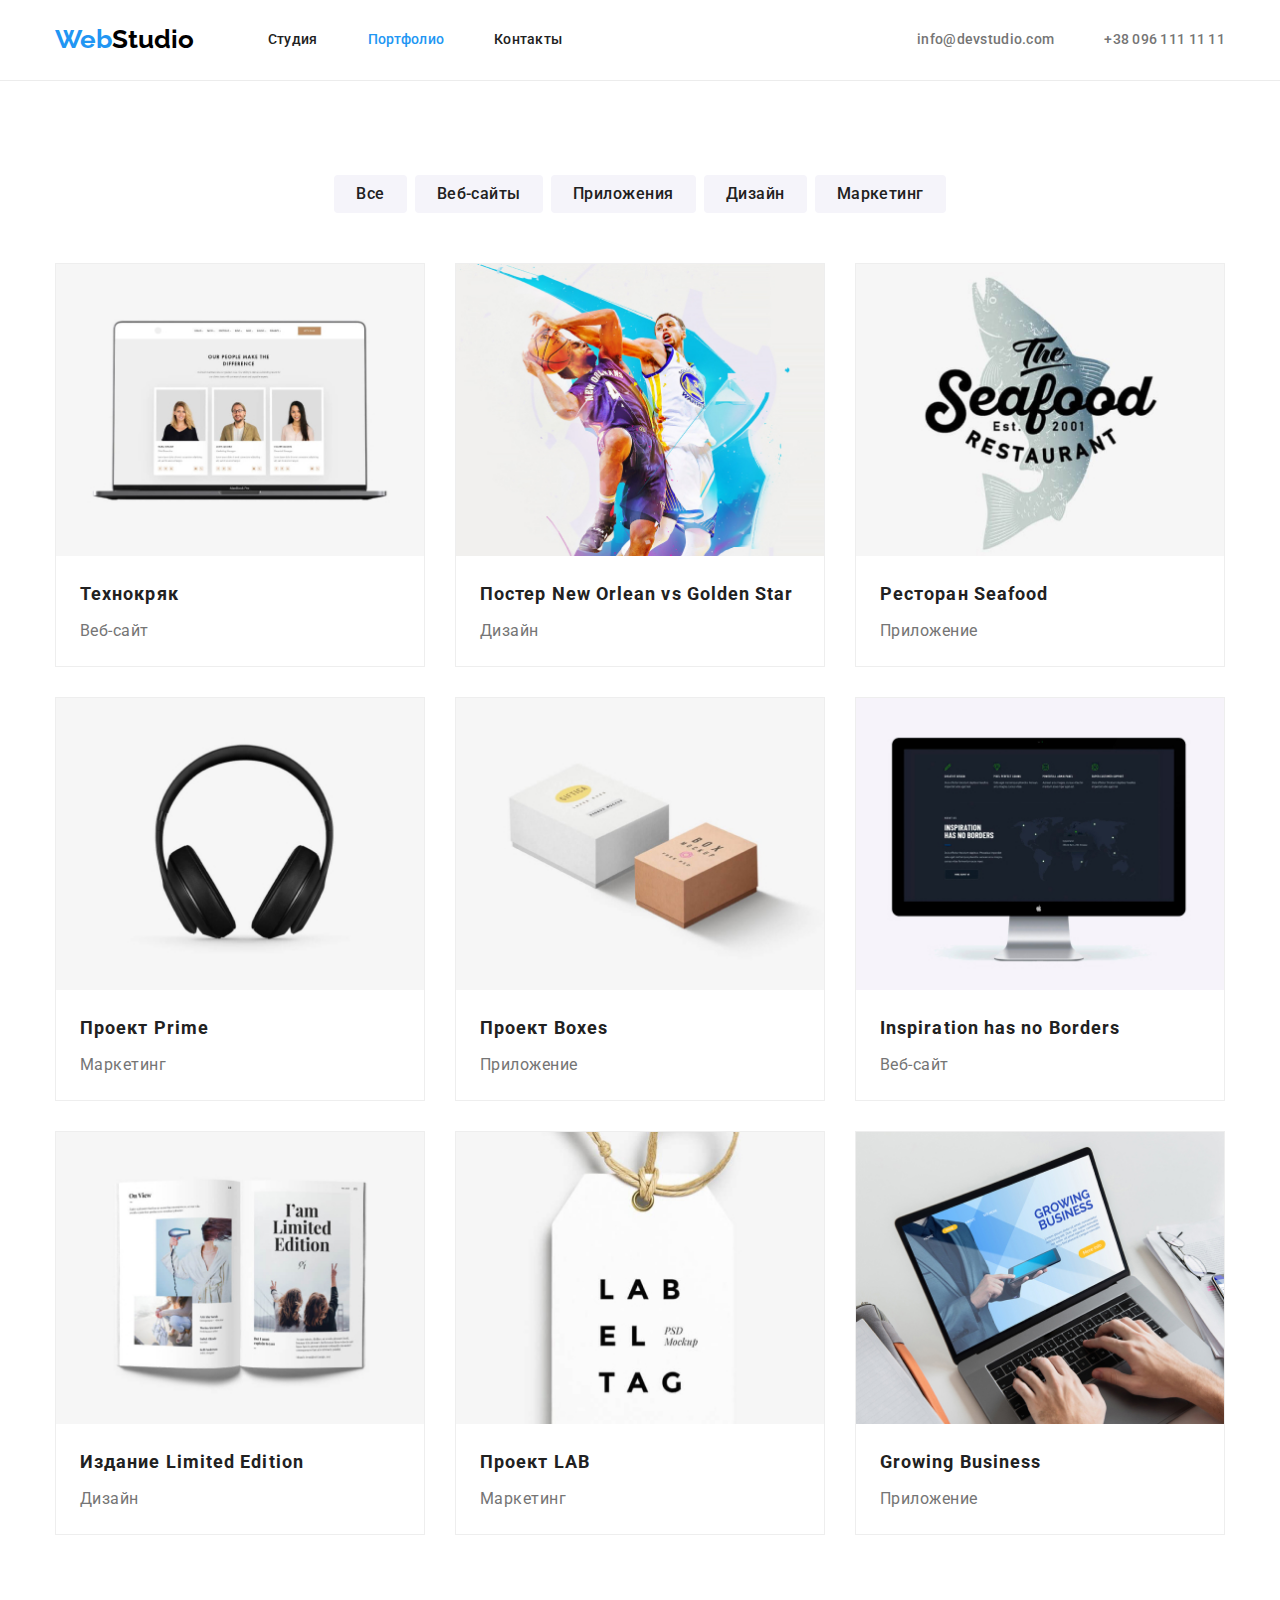
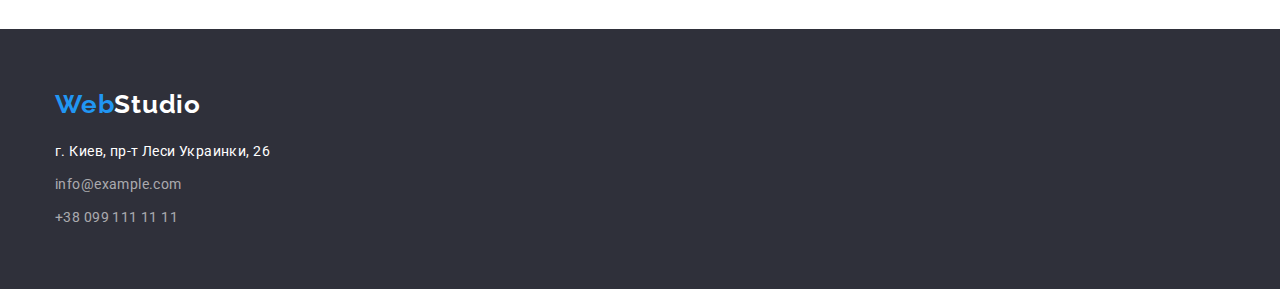
==== portfolio.html @ a006237a "clone" ====
<!DOCTYPE html>
<html lang="ru">
<head>
    <meta charset="UTF-8">
    <meta name="viewport" content="width=device-width, initial-scale=1.0">
    <title>Portfolio</title>
    <link rel="preconnect" href="https://fonts.gstatic.com">
    <link href="https://fonts.googleapis.com/css2?family=Raleway:wght@700&family=Roboto:wght@400;500;700;900&display=swap" rel="stylesheet">
    <link rel="stylesheet" href="./modern-normalize.css">
    <link rel="stylesheet" href="./css/style.css">
</head>
<body>
    <header class="header">
        <div class="contaner">
    <nav class="header-nav">
        <a href="./index.html" class="brand">
            <span class="web">Web</span>Studio
        </a>
        <ul class="nav-list">
        <li><a href="./index.html" class="navigator">Студия</a></li>
        <li><a href="./portfolio.html" class="navigator current">Портфолио</a></li>
        <li><a href="#contacts" class="navigator">Контакты</a></li>
        </ul>
        <ul class="contact-list">
            <li><a href="mailto:info@devstudio.com" class="telephone">info@devstudio.com</a></li>
            <Li><a href="telto:+380961111111" class="telephone">+38 096 111 11 11</a></Li>
        </ul>
    </nav>
    </div>
    </header>

        <main>

            <h1 class="visually-hidden">Портфолио WebStudio</h1>

            <section>
                <div class="contaner">
            <ul class="filter-list">
                <li>
                    <button class="filter">Все</button>
                </li>
                <li>
                    <button class="filter">Веб-сайты</button>
                </li>
                <li>
                    <button class="filter">Приложения</button>
                </li>
                <li>
                    <button class="filter">Дизайн</button>
                </li>
                <li>
                    <button class="filter">Маркетинг</button>
                </li>
            </ul>
                </div>
                <div class="contaner">
            <ul class="port-list">
                <li>
                        <img src="./images/port-1.jpg" width="370" alt="noutbook">
                    <div class="port-contaner">
                        <h2 class="port-title">Технокряк</h2>
                        <p class="port-text">Веб-сайт</p>
                    </div>
                </li>
                <li>
                        <img src="./images/port-2.jpg" width="370" alt="poster">
                    <div class="port-contaner">
                        <h2 class="port-title">Постер New Orlean vs Golden Star</h2>
                        <p class="port-text">Дизайн</p>
                    </div>
                </li>
                <li>
                        <img src="./images/port-3.jpg" width="370" alt="seafood">
                    <div class="port-contaner">
                        <h2 class="port-title">Ресторан Seafood</h2>
                        <p class="port-text">Приложение</p>
                    </div>
                </li>
                <li>
                        <img src="./images/port-4.jpg" width="370" alt="prime">
                    <div class="port-contaner">
                        <h2 class="port-title">Проект Prime</h2>
                        <p class="port-text">Маркетинг</p>
                    </div>
                </li>
                <li>
                        <img src="./images/port-5.jpg" width="370" alt="boxes">
                    <div class="port-contaner">
                        <h2 class="port-title">Проект Boxes</h2>
                        <p class="port-text">Приложение</p>
                    </div>
                </li>
                <li>
                        <img src="./images/port-6.jpg" width="370" alt="borders">
                    <div class="port-contaner">
                        <h2 class="port-title">Inspiration has no Borders</h2>
                        <p class="port-text">Веб-сайт</p>
                    </div>
                </li>
                <li>
                        <img src="./images/port-7.jpg" width="370" alt="Edition">
                    <div class="port-contaner">
                        <h2 class="port-title">Издание Limited Edition</h2>
                        <p class="port-text">Дизайн</p>
                    </div>
                </li>
                <li>
                        <img src="./images/port-8.jpg" width="370" alt="lab">
                    <div class="port-contaner">
                        <h2 class="port-title">Проект LAB</h2>
                        <p class="port-text">Маркетинг</p>
                    </div>
                </li>
                <li>
                        <img src="./images/port-9.jpg" width="370" alt="business">
                    <div class="port-contaner">
                        <h2 class="port-title">Growing Business</h2>
                        <p class="port-text">Приложение</p>
                    </div>
                </li>
            </ul>
                </div>
            
        </section>
        </main>

        <footer class="down">
            <div class="contaner">
            <a href="./index.html" class="brand-down"><span class="web">Web</span>Studio</a>
    <address id="contacts">
                    <a href="#" class="location">г. Киев, пр-т Леси Украинки, 26</a>
            <ul class="contact-list-down">
                <li>
                    <a href="mailto:info@example.com" class="navigator-down">info@example.com</a>
                </li>
                <li>
                    <a href="telto:+380991111111" class="navigator-down">+38 099 111 11 11</a>
                </li>
            </ul>
    </address>
            </div>
        </footer>
</body>
</html>
---- css/style.css ----
:root {
    --brand-color: #2196F3;
    --studio-color: #000000;
    --hero-text: #FFFFFF;
    --nav-text: #212121;
    --tel-text: #757575;
    --focus-color: #2196F3;
    --adress-color: rgba(255, 255, 255, 0.6);
}

body {
font-family: 'Roboto', sans-serif;
}

ul{
list-style: none;
}


a {
text-decoration: none;
}

img {
display: block;
max-width: 100%;
height: auto;
}

.visually-hidden {
position: absolute;
width: 1px;
height: 1px;
margin: -1px;
border: 0;
padding: 0;
white-space: nowrap;
clip-path: inset(100%);
clip: rect(0 0 0 0);
overflow: hidden;
}

.contaner {
width: 1200px;
padding: 0 15px;
margin: 0 auto;
}

/* Header */

.header {
position: relative;
border-bottom: 1px solid #ECECEC;
padding-top: 24px;
padding-bottom: 25px;
}

.header-nav,
.nav-list,
.contact-list {
display: flex;
}

.header-nav {
justify-content: space-between;
align-items: center;
}

.nav-list li{
margin-left: 50px;
}

.contact-list li:last-child{
margin-left: 50px;
}

.contact-list {
margin-left: 331px;
}

.brand {
font-family: Raleway;
font-weight: bold;
font-size: 26px;
line-height: 1.2;
color: var(--studio-color);
}

.web {
color: var(--brand-color);
}



.telephone {
color: var(--tel-text);
font-weight: 500;
font-size: 14px;
line-height: 1.2;
letter-spacing: 0.02em;
}

.telephone:hover,
.telephone:focus {
color: var(--focus-color);
}

/* Hero */

.hero {
background-color: #2F303A;
max-width: 100%;
padding-top: 200px;
padding-bottom: 200px;
}

.hero .contaner {
text-align: center;
align-items: center;
}
    

.hero-heading {
color: var(--hero-text);
font-weight: 900;
font-size: 44px;
line-height: 1.4;
letter-spacing: 0.06em;
text-transform: uppercase;
margin-left: auto;
margin-right: auto;
width: 696px;
padding-bottom: 30px;
}

.zakaz {
display: inline-block;
color: var(--hero-text);
font-size: 16px;
line-height: 1.8;
letter-spacing: 0.06em;
background: #2196F3;
padding: 10px 32px;
border-radius: 4px;
}

/* Dignity */

.dignity {
padding-top: 94px;
}

.dignity-list {
display: flex;
align-items: center;
justify-content: space-between;
}

.dignity-list li{
width: 270px;
}

.dignity-list li:not(:first-child) {
padding-left: 30px;
}

.dignity-title {
color: var(--nav-text);
font-weight: bold;
font-size: 14px;
line-height: 1.2;
letter-spacing: 0.03em;
text-transform: uppercase;
margin-bottom: 10px;
}

.dignity-text {
font-weight: normal;
font-size: 14px;
line-height: 1.7;
letter-spacing: 0.03em;
}

/* Working */

.working {
padding-top: 94px;
padding-bottom: 94px;
}

.working-list {
display: flex;
justify-content: space-between;
}


.table {
color: var(--nav-text);
font-weight: bold;
font-size: 36px;
line-height: 1.2;
text-align: center;
letter-spacing: 0.03em;
margin-bottom: 50px;
}

/* Our-team */

.our-teem {
padding-top: 94px;
padding-bottom: 94px;
}

.table-list {
display: flex;
justify-content: space-between;
}

.table-list li {
background-color: #FFFFFF;
width: 270px;
height: 368px;
}

.team {
border-radius: 0px 0px 4px 4px;
}


.table-list li:not(:first-child) {
margin-left: 30px;
}

.name,
.position {
text-align: center;
}

.name {
color: var(--nav-text);
font-weight: 500;
font-size: 16px;
line-height: 1.2;
letter-spacing: 0.03em;
padding-top: 30px;
padding-bottom: 10px;
}

.position {
color: var(--tel-text);
font-size: 16px;
line-height: 1.2;
letter-spacing: 0.03em;
padding-bottom: 30px;
}

.our-teem {
background-color: #F5F4FA;
display: flex;
}

/* Down */

.down {
background: #2F303A;
padding-top: 60px;
padding-bottom: 60px;
}

.brand-down {
display: inline-block;
font-family: Raleway;
color: var(--hero-text);
font-weight: bold;
font-size: 26px;
line-height: 1.2;
letter-spacing: 0.03em;
margin-bottom: 20px;
}


.location {
display: inline-block;
color: var(--hero-text);
font-size: 14px;
line-height: 1.7;
letter-spacing: 0.03em;
}

.contact-list-down li:not(:last-child) {
margin-top: 9px;
margin-bottom: 9px;
}

.location:hover,
.location:focus {
color: var(--focus-color);
}

.navigator-down {
display: inline-block;
color: var(--adress-color);
font-size: 14px;
line-height: 1.7;
letter-spacing: 0.03em;
}

.navigator-down:hover,
.navigator-down:focus {
color: var(--focus-color);
}

.navigator {
color: var(--nav-text);
font-weight: 500;
font-size: 14px;
line-height: 1.2;
letter-spacing: 0.02em;
}
    
.navigator:hover,
.navigator:focus {
color: var(--focus-color);
}

/* Portfolio */

/* Filter */
    
.filter {
border: none;
display: inline-block;
position: relative;
}

.filter-list {
display: flex;
justify-content: center;
margin-top: 94px;
margin-bottom: 50px;
}

.filter-list li:not(:first-child) {
padding-left: 8px;
}
    
.filter:hover,
.filter:focus {
background-color: var(--focus-color);
color: var(--hero-text);
}

.filter {
font-family: Roboto;
color: var(--nav-text);
background: #F5F4FA;
font-weight: 500;
font-size: 16px;
line-height: 1.6;
text-align: center;
letter-spacing: 0.03em;
padding: 6px 22px;
border-radius: 4px;
}

/* Port-list */

.port-list {
display: flex;
flex-flow: row wrap;
justify-content: center;
}

.port-contaner {
padding: 20px 24px;
}

.port-list li {
border: 1px solid #EEEEEE;
}

.port-list li:nth-child(1) {
margin-right: 30px;
margin-bottom: 30px;
}

.port-list li:nth-child(2) {
margin-right: 30px;
margin-bottom: 30px;
}

.port-list li:nth-child(3) {
margin-bottom: 30px;
}

.port-list li:nth-child(4) {
margin-right: 30px;
margin-bottom: 30px;
}

.port-list li:nth-child(5) {
margin-right: 30px;
margin-bottom: 30px;
}

.port-list li:nth-child(6) {
margin-bottom: 30px;
}

.port-list li:nth-child(7) {
margin-right: 30px;
margin-bottom: 94px;
}

.port-list li:nth-child(8) {
margin-right: 30px;
margin-bottom: 94px;
}

.port-list li:nth-child(9) {
margin-bottom: 94px;
}

.port-list li {
height: 404px;
width: 370px;
}

.port-title {
color: var(--nav-text);
font-weight: bold;
font-size: 18px;
line-height: 2;
letter-spacing: 0.06em;
/* padding-top: 20px; */
padding-bottom: 4px;
/* padding-left: 24px; */
}

.port-text {
color: var(--tel-text);
font-size: 16px;
line-height: 1.9;
letter-spacing: 0.03em;
/* padding-left: 24px;
padding-bottom: 20px; */
}

.navigator.current {
color: var(--focus-color);
}
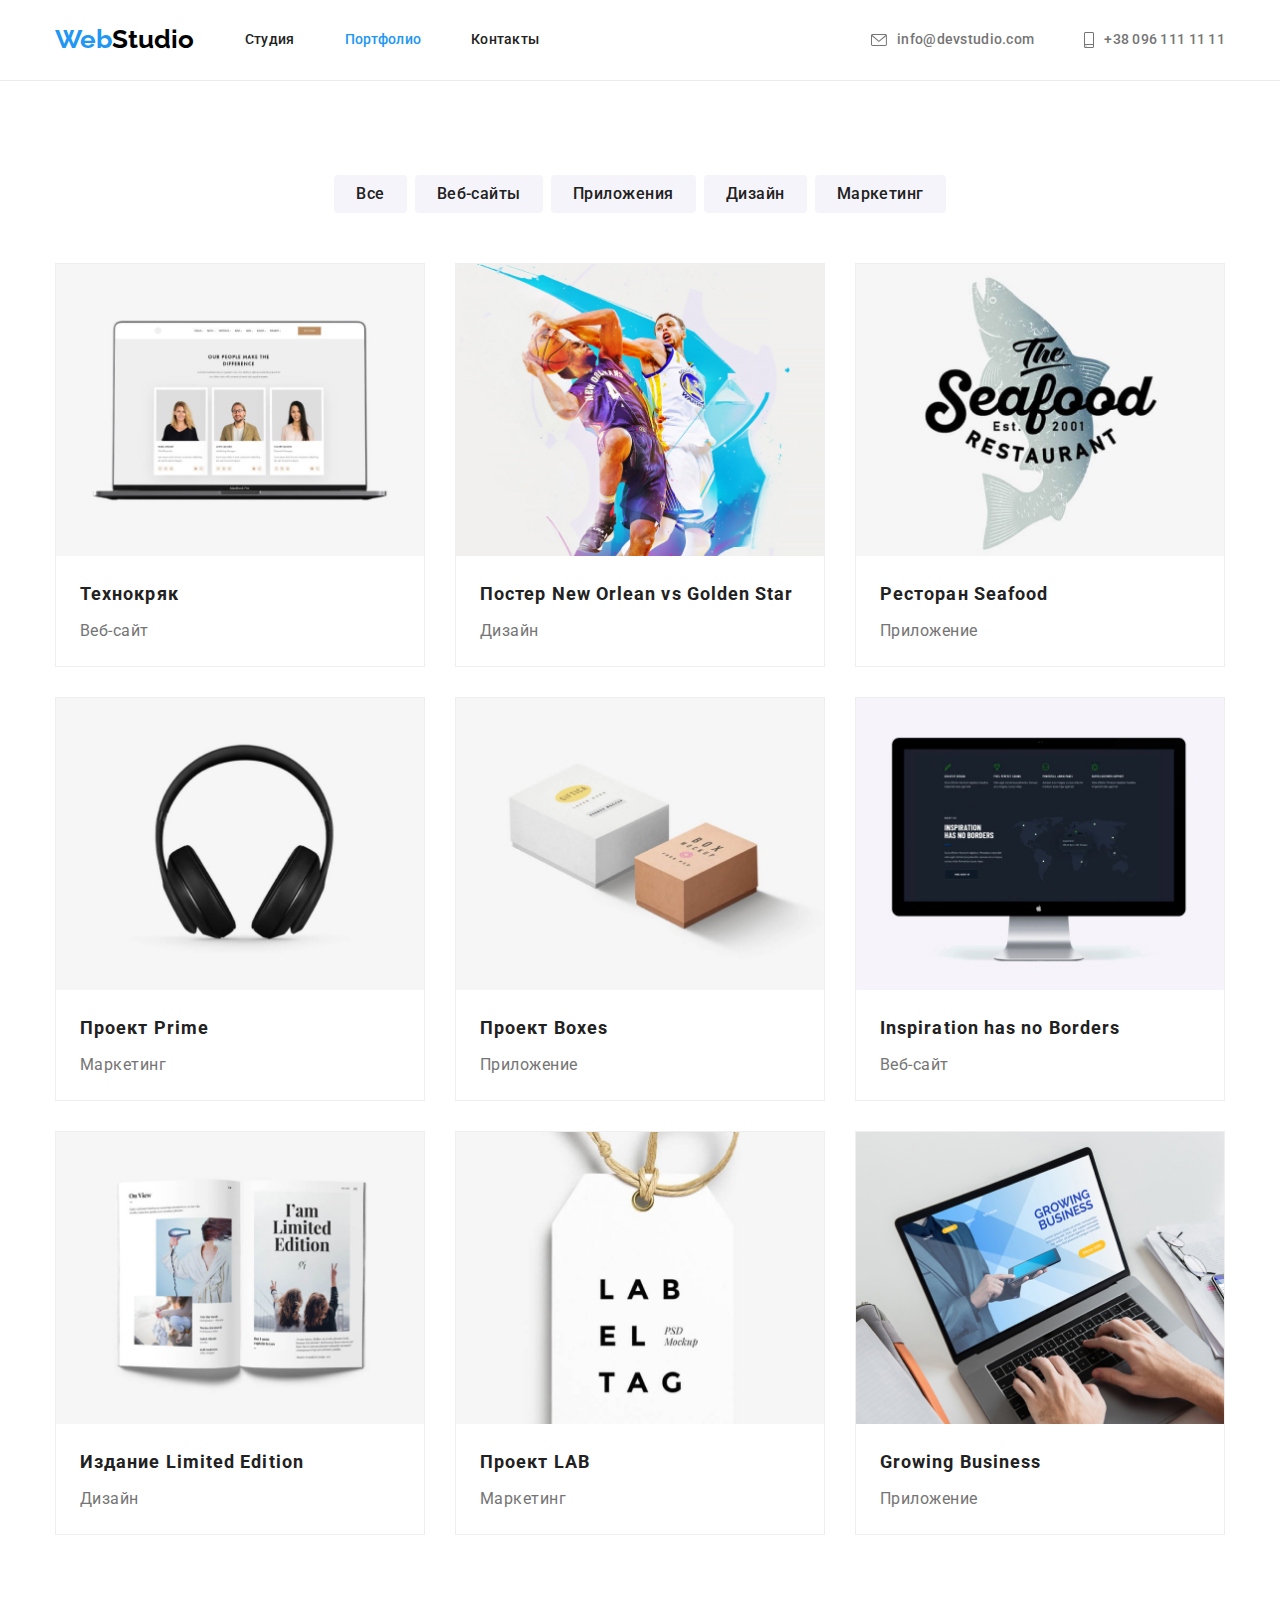
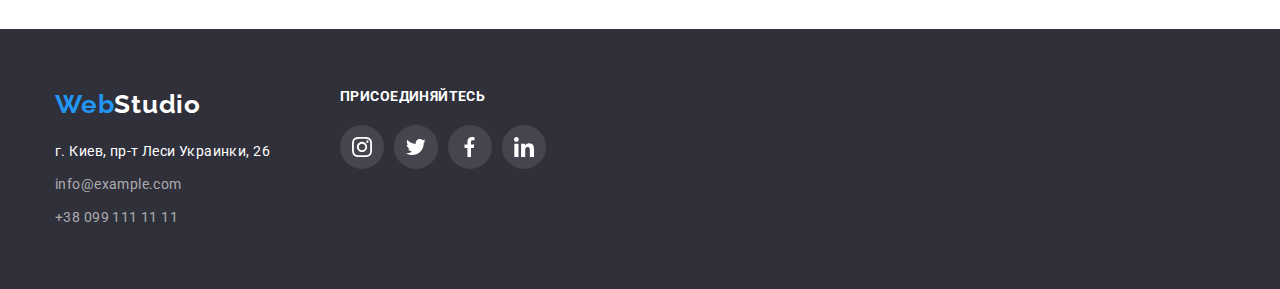
==== commit 1e55d4ae: "Home work" ====
--- a/portfolio.html
+++ b/portfolio.html
@@ -22,8 +22,22 @@
         <li><a href="#contacts" class="navigator">Контакты</a></li>
         </ul>
         <ul class="contact-list">
-            <li><a href="mailto:info@devstudio.com" class="telephone">info@devstudio.com</a></li>
-            <Li><a href="telto:+380961111111" class="telephone">+38 096 111 11 11</a></Li>
+            <li>
+                <a href="mailto:info@devstudio.com" class="telephone">
+                    <svg class="icon-mail" width="16" hight="12">
+                        <use href="./images/icons.svg#icon-mail"></use>
+                    </svg>
+                    info@devstudio.com
+                </a>
+            </li>
+            <Li>
+                <a href="telto:+380961111111" class="telephone">
+                    <svg class="icon-phone" width="10" hight="16">
+                        <use href="./images/icons.svg#icon-phone"></use>
+                    </svg>
+                    +38 096 111 11 11
+                </a>
+            </Li>
         </ul>
     </nav>
     </div>
@@ -126,6 +140,7 @@
 
         <footer class="down">
             <div class="contaner">
+                <div class="down-contact">
             <a href="./index.html" class="brand-down"><span class="web">Web</span>Studio</a>
     <address id="contacts">
                     <a href="#" class="location">г. Киев, пр-т Леси Украинки, 26</a>
@@ -138,6 +153,49 @@
                 </li>
             </ul>
     </address>
+                </div>
+                <div class="down-social">
+                    <h3 class="down-title">присоединяйтесь</h3>
+                    <ul class="social-down">
+                        <li class="social-list-down">
+                            <div class="social-contaner-down">
+                        <a href="#" class="social-link-down">
+                            <svg class="social-icon-down" width="20" hight="20">
+                                <use href="./images/icons.svg#icon-insta"></use>
+                            </svg>
+                        </a>
+                            </div>
+                        </li>
+                        <li class="social-list-down">
+                            <div class="social-contaner-down">
+                        <a href="#" class="social-link-down">
+                            <svg class="social-icon-down" width="20" hight="20">
+                                <use href="./images/icons.svg#icon-twiter"></use>
+                            </svg>
+                        </a>
+                            </div>
+                        </li>
+                        <li class="social-list-down">
+                            <div class="social-contaner-down">
+                        <a href="#" class="social-link-down">
+                            <svg class="social-icon-down" width="20" hight="20">
+                                <use href="./images/icons.svg#icon-facebook"></use>
+                            </svg>
+                        </a>
+                            </div>
+                        </li>
+                        <li class="social-list-down">
+                            <div class="social-contaner-down">
+                        <a href="#" class="social-link-down">
+                            <svg class="social-icon-down" width="20" hight="20">
+                                <use href="./images/icons.svg#icon-in"></use>
+                            </svg>
+                        </a>
+                            </div>
+                        </li>
+                    </ul>
+                </div>
+                
             </div>
         </footer>
 </body>
--- a/css/style.css
+++ b/css/style.css
@@ -90,9 +90,10 @@
 color: var(--brand-color);
 }
 
-
-
 .telephone {
+display: flex;
+justify-content: center;
+align-items: center;
 color: var(--tel-text);
 font-weight: 500;
 font-size: 14px;
@@ -105,13 +106,35 @@
 color: var(--focus-color);
 }
 
+.icon-phone {
+width: 10px;
+height: 16px;
+fill: currentColor;
+}
+
+.icon-mail {
+width: 16px;
+height: 12px;
+fill: currentColor;
+}
+
+.icon-mail,
+.icon-phone {
+margin-right: 10px;
+}
+
 /* Hero */
 
 .hero {
-background-color: #2F303A;
-max-width: 100%;
+margin-left: auto;
+margin-right: auto;
+max-width: 1600px;
+background-image: linear-gradient(rgba(47, 48, 58, 0.4), rgba(47, 48, 58, 0.4)), url(../images/hero.jpg);
+background-repeat: no-repeat;
+background-size: cover;
+background-position: center;
 padding-top: 200px;
-padding-bottom: 200px;
+padding-bottom: 200px;    
 }
 
 .hero .contaner {
@@ -161,7 +184,11 @@
 }
 
 .dignity-list li:not(:first-child) {
-padding-left: 30px;
+margin-left: 30px;
+}
+
+.degnity-icon {
+padding-bottom: 30px;
 }
 
 .dignity-title {
@@ -218,8 +245,6 @@
 
 .table-list li {
 background-color: #FFFFFF;
-width: 270px;
-height: 368px;
 }
 
 .team {
@@ -246,17 +271,101 @@
 padding-bottom: 10px;
 }
 
+.social {
+display: flex;
+width: 206px;
+height: 44px;
+justify-content: center;
+align-items: center;
+margin: 0 32px 30px 32px;
+}
+
+.social-link {
+color: #AFB1B8;
+border-radius: 50%;
+}
+
+.social-link:hover,
+.social-link:focus {
+color: var(--hero-text);
+background-color: var(--focus-color);
+}
+
+.social-icon {
+fill: currentColor;
+}
+
+.social-icon {
+display: flex;
+width: 20px;
+height: 20px;
+margin: 12px;
+}
+
+.social-contaner {
+display: flex;
+}
+
 .position {
 color: var(--tel-text);
 font-size: 16px;
 line-height: 1.2;
 letter-spacing: 0.03em;
-padding-bottom: 30px;
+padding-bottom: 16px;
+}
+
+.social li:not(:first-child) {
+margin-left: 10px;
+}
+
+.social-list {
+display: flex;
+justify-content: center;
+align-items: center;
 }
 
 .our-teem {
 background-color: #F5F4FA;
 display: flex;
+}
+
+/* Klients */
+
+.clients {
+padding-top: 94px;
+padding-bottom: 94px;
+}
+
+.client-link {
+display: flex;
+width: 170px;
+height: 90px;
+color: #AFB1B8;
+border: #AFB1B8;
+border-width: 1px;
+border-style: solid;
+border-color: #AFB1B8;
+border-radius: 4px;
+justify-content: center;
+align-items: center;
+}
+
+.client-link:hover,
+.client-link:focus {
+color: var(--focus-color);
+border-color: var(--focus-color);
+}
+
+.client-icon {
+fill: currentColor;
+}
+
+.client-spisok {
+display: flex;
+}
+
+.client-spisok li:not(:first-child) {
+margin-left: 30px;
 }
 
 /* Down */
@@ -322,6 +431,84 @@
 .navigator:focus {
 color: var(--focus-color);
 }
+
+.social-down {
+display: flex;
+width: 206px;
+height: 44px;
+justify-content: center;
+align-items: center;
+}
+
+.social-icon-down {
+display: flex;
+width: 20px;
+height: 20px;
+margin: 12px;
+}
+
+.down-adres {
+align-items: baseline;
+}
+
+.down-title {
+padding-bottom: 20px;
+font-weight: 700;
+font-size: 14px;
+line-height: 1.14;
+letter-spacing: 0.03em;
+text-transform: uppercase;
+color: #FFFFFF
+}
+
+.social-downS {
+display: flex;
+width: 206px;
+height: 44px;
+justify-content: center;
+align-items: center;
+}
+    
+.social-link-down {
+color: var(--hero-text);
+background-color: rgba(255, 255, 255, 0.1);
+border-radius: 50%;
+}
+    
+.social-link-down:hover,
+.social-link-down:focus {
+color: var(--hero-text);
+background-color: var(--focus-color);
+}
+    
+.social-icon-down {
+fill: currentColor;
+}
+    
+.social-icon-down {
+display: flex;
+width: 20px;
+height: 20px;
+margin: 12px;
+}
+    
+.social-contaner-down {
+display: flex;
+}
+        
+.social-down li:not(:first-child) {
+margin-left: 10px;
+}
+
+.down .contaner {
+display: flex;
+}
+
+.down-social {
+align-items: baseline;
+margin-left: 70px;
+}
+    
 
 /* Portfolio */
 
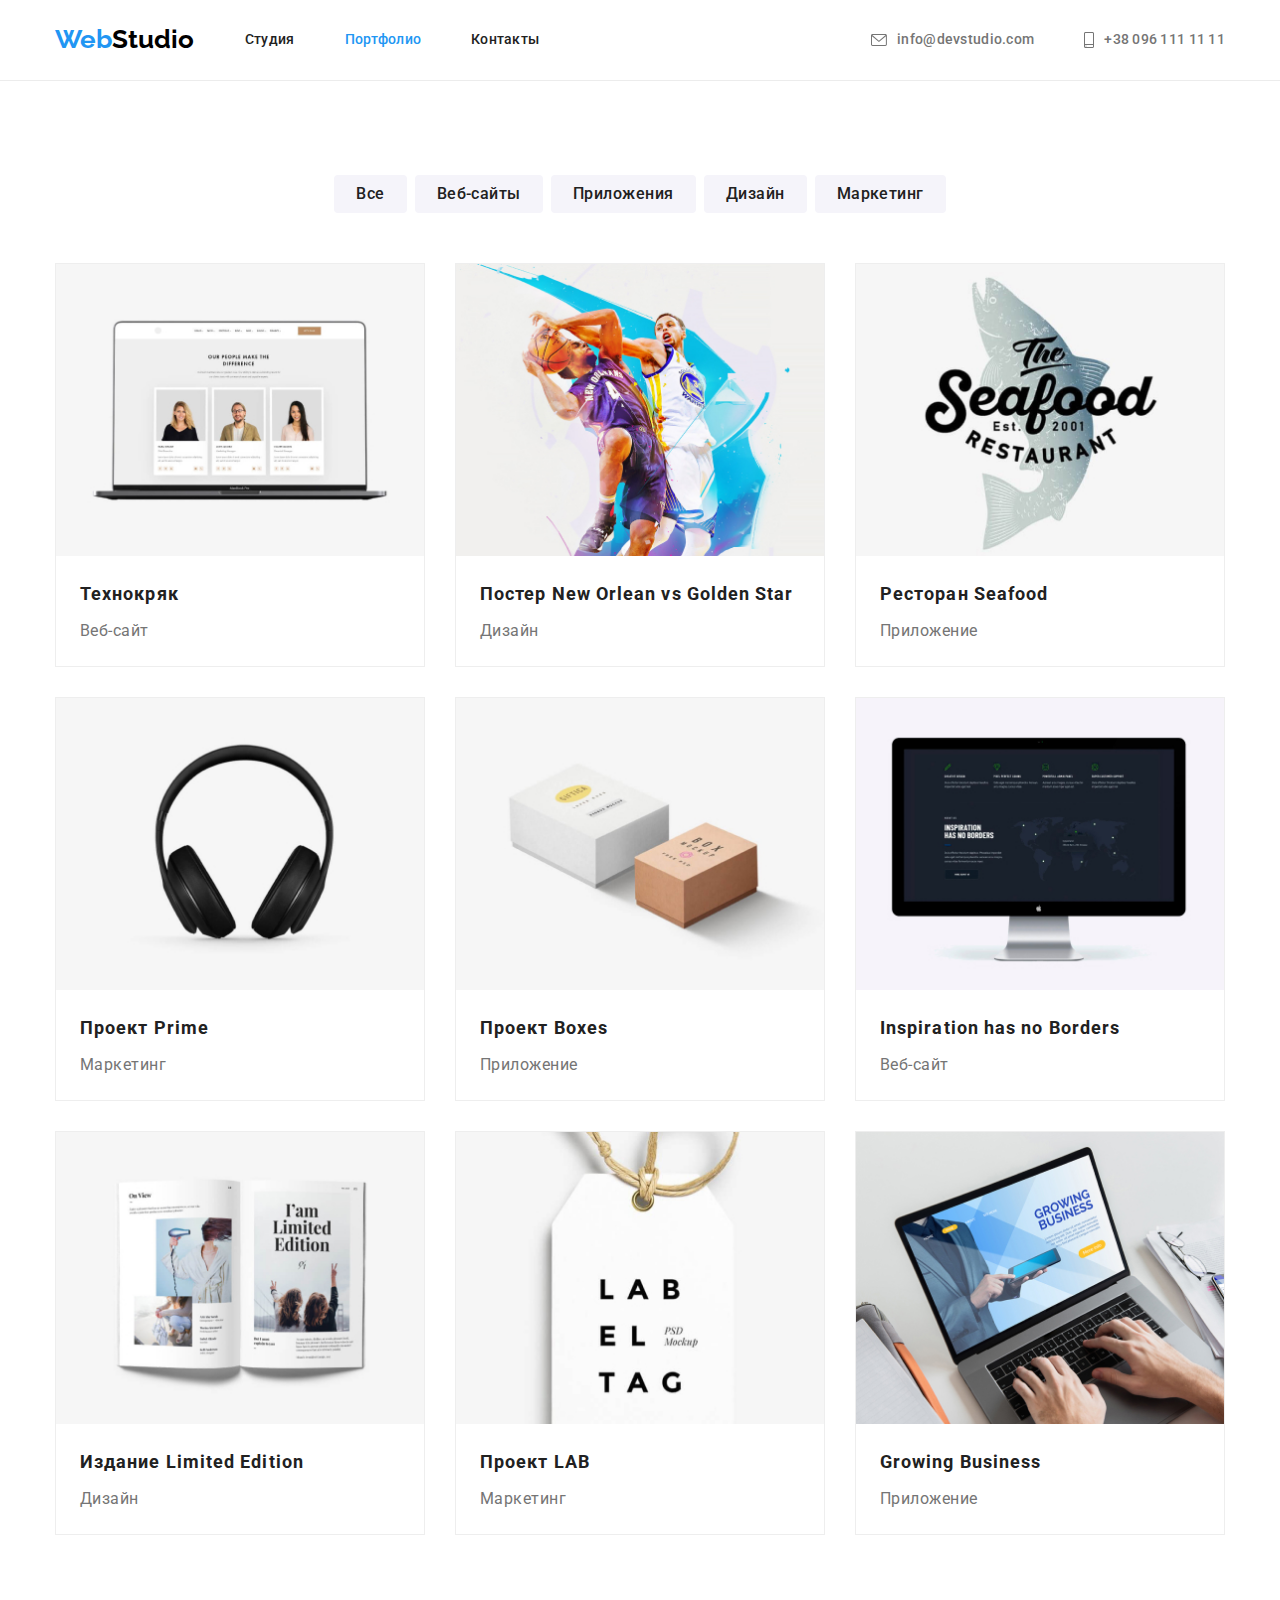
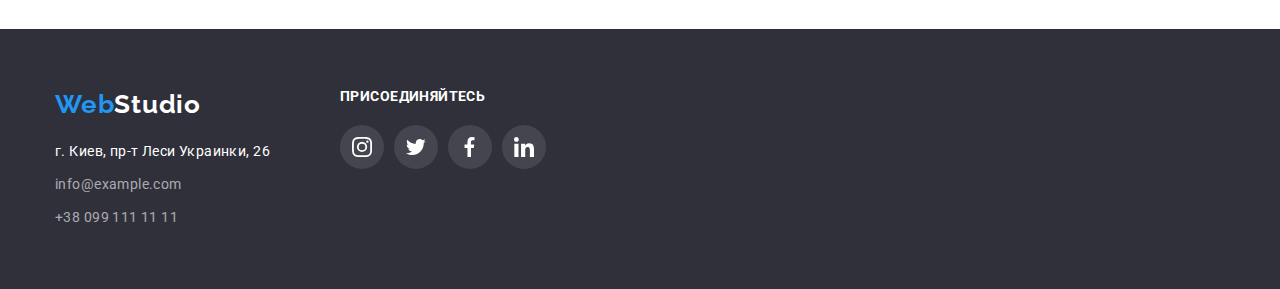
==== commit 4f873b3c: "Home work 4" ====
--- a/portfolio.html
+++ b/portfolio.html
@@ -70,67 +70,85 @@
                 <div class="contaner">
             <ul class="port-list">
                 <li>
+                    <a class="port-list-link" href="#">
                         <img src="./images/port-1.jpg" width="370" alt="noutbook">
                     <div class="port-contaner">
                         <h2 class="port-title">Технокряк</h2>
                         <p class="port-text">Веб-сайт</p>
                     </div>
-                </li>
-                <li>
+                    </a>
+                </li>
+                <li>
+                    <a class="port-list-link" href="#">
                         <img src="./images/port-2.jpg" width="370" alt="poster">
                     <div class="port-contaner">
                         <h2 class="port-title">Постер New Orlean vs Golden Star</h2>
                         <p class="port-text">Дизайн</p>
                     </div>
-                </li>
-                <li>
+                    </a>
+                </li>
+                <li>
+                    <a class="port-list-link" href="#">
                         <img src="./images/port-3.jpg" width="370" alt="seafood">
                     <div class="port-contaner">
                         <h2 class="port-title">Ресторан Seafood</h2>
                         <p class="port-text">Приложение</p>
                     </div>
-                </li>
-                <li>
+                    </a>
+                </li>
+                <li>
+                    <a class="port-list-link" href="#">
                         <img src="./images/port-4.jpg" width="370" alt="prime">
                     <div class="port-contaner">
                         <h2 class="port-title">Проект Prime</h2>
                         <p class="port-text">Маркетинг</p>
                     </div>
-                </li>
-                <li>
+                    </a>
+                </li>
+                <li>
+                    <a class="port-list-link" href="#">
                         <img src="./images/port-5.jpg" width="370" alt="boxes">
                     <div class="port-contaner">
                         <h2 class="port-title">Проект Boxes</h2>
                         <p class="port-text">Приложение</p>
                     </div>
-                </li>
-                <li>
+                    </a>
+                </li>
+                <li>
+                    <a class="port-list-link" href="#">
                         <img src="./images/port-6.jpg" width="370" alt="borders">
                     <div class="port-contaner">
                         <h2 class="port-title">Inspiration has no Borders</h2>
                         <p class="port-text">Веб-сайт</p>
                     </div>
-                </li>
-                <li>
+                    </a>
+                </li>
+                <li>
+                    <a class="port-list-link" href="#">
                         <img src="./images/port-7.jpg" width="370" alt="Edition">
                     <div class="port-contaner">
                         <h2 class="port-title">Издание Limited Edition</h2>
                         <p class="port-text">Дизайн</p>
                     </div>
-                </li>
-                <li>
+                    </a>
+                </li>
+                <li>
+                    <a class="port-list-link" href="#">
                         <img src="./images/port-8.jpg" width="370" alt="lab">
                     <div class="port-contaner">
                         <h2 class="port-title">Проект LAB</h2>
                         <p class="port-text">Маркетинг</p>
                     </div>
-                </li>
-                <li>
+                    </a>
+                </li>
+                <li>
+                    <a class="port-list-link" href="#">
                         <img src="./images/port-9.jpg" width="370" alt="business">
                     <div class="port-contaner">
                         <h2 class="port-title">Growing Business</h2>
                         <p class="port-text">Приложение</p>
                     </div>
+                    </a>
                 </li>
             </ul>
                 </div>
--- a/css/style.css
+++ b/css/style.css
@@ -248,6 +248,7 @@
 }
 
 .team {
+box-shadow: 0px 1px 3px rgba(0, 0, 0, 0.12), 0px 1px 1px rgba(0, 0, 0, 0.14), 0px 2px 1px rgba(0, 0, 0, 0.2);
 border-radius: 0px 0px 4px 4px;
 }
 
@@ -535,6 +536,7 @@
 .filter:focus {
 background-color: var(--focus-color);
 color: var(--hero-text);
+box-shadow: 0px 3px 1px rgba(0, 0, 0, 0.1), 0px 1px 2px rgba(0, 0, 0, 0.08), 0px 2px 2px rgba(0, 0, 0, 0.12);
 }
 
 .filter {
@@ -554,7 +556,7 @@
 
 .port-list {
 display: flex;
-flex-flow: row wrap;
+flex-wrap: wrap;
 justify-content: center;
 }
 
@@ -564,6 +566,16 @@
 
 .port-list li {
 border: 1px solid #EEEEEE;
+}
+
+.port-list-link {
+display: flex;
+display: inline-block;
+}
+
+.port-list-link:hover,
+.port-list-link:focus {
+box-shadow: 0px 1px 1px rgba(0, 0, 0, 0.12), 0px 4px 4px rgba(0, 0, 0, 0.06), 1px 4px 6px rgba(0, 0, 0, 0.16);
 }
 
 .port-list li:nth-child(1) {
